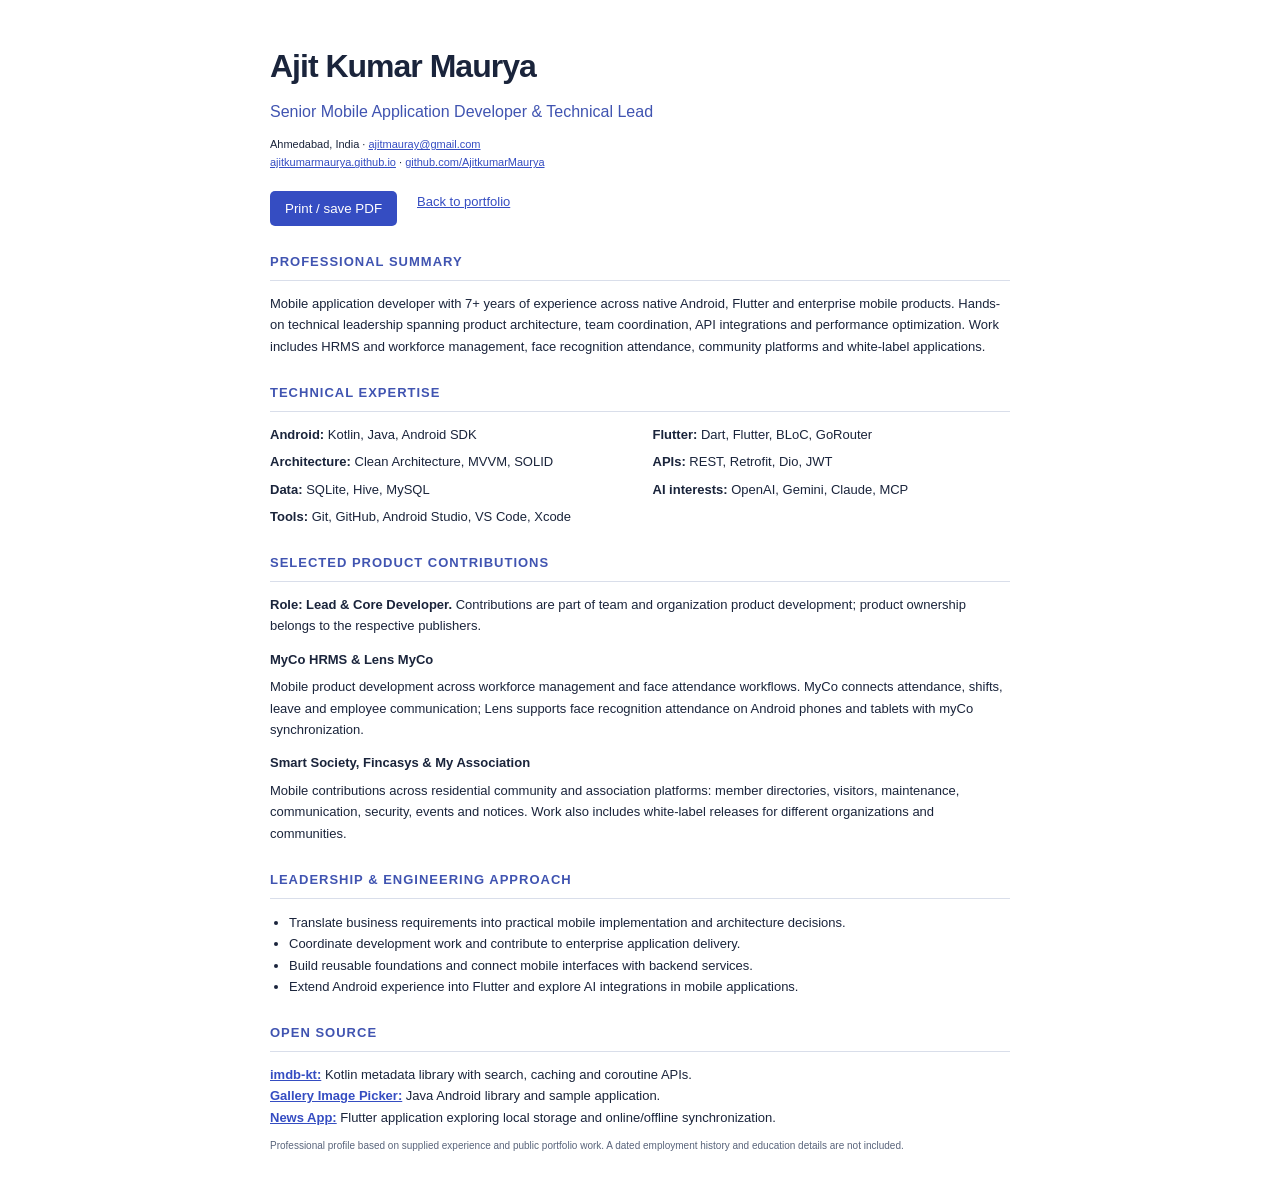
==== resume.html @ 30dbb25d "Redesign portfolio with complete product stories and accessible themes" ====
<!doctype html><html lang="en"><head><meta charset="utf-8"><meta name="viewport" content="width=device-width,initial-scale=1"><title>Ajit Kumar Maurya — Professional Profile</title><meta name="robots" content="noindex"><style>
*{box-sizing:border-box}body{font-family:Arial,sans-serif;color:#1a243b;max-width:800px;margin:40px auto;line-height:1.65;font-size:13px;padding:0 30px}h1{font-size:32px;letter-spacing:-1px;margin:0}h2{font-size:13px;text-transform:uppercase;letter-spacing:1px;color:#4054b1;border-bottom:1px solid #d9deea;padding-bottom:7px;margin:25px 0 12px}h3{font-size:13px;margin:12px 0 4px}p{margin:6px 0 10px}.role{font-size:16px;color:#4054b1}.contacts{font-size:11px}a{color:#354dc2}ul{padding-left:19px}.grid{display:grid;grid-template-columns:1fr 1fr;gap:6px 25px}.muted{font-size:10px;color:#59647b}.actions{display:flex;gap:20px;margin:20px 0}button{border:0;background:#354dc2;color:white;border-radius:5px;padding:10px 15px;cursor:pointer}@media print{body{margin:0;padding:0;font-size:10px}.actions{display:none}h1{font-size:27px}h2{margin-top:17px}p{margin-bottom:7px}a{color:#1a243b;text-decoration:none}@page{size:A4;margin:16mm 18mm}}
</style></head><body><h1>Ajit Kumar Maurya</h1><p class="role">Senior Mobile Application Developer & Technical Lead</p><p class="contacts">Ahmedabad, India · <a href="mailto:ajitmauray@gmail.com">ajitmauray@gmail.com</a><br><a href="https://ajitkumarmaurya.github.io/">ajitkumarmaurya.github.io</a> · <a href="https://github.com/AjitkumarMaurya">github.com/AjitkumarMaurya</a></p><div class="actions"><button onclick="window.print()">Print / save PDF</button><a href="index.html">Back to portfolio</a></div><h2>Professional summary</h2><p>Mobile application developer with 7+ years of experience across native Android, Flutter and enterprise mobile products. Hands-on technical leadership spanning product architecture, team coordination, API integrations and performance optimization. Work includes HRMS and workforce management, face recognition attendance, community platforms and white-label applications.</p><h2>Technical expertise</h2><div class="grid"><div><strong>Android:</strong> Kotlin, Java, Android SDK</div><div><strong>Flutter:</strong> Dart, Flutter, BLoC, GoRouter</div><div><strong>Architecture:</strong> Clean Architecture, MVVM, SOLID</div><div><strong>APIs:</strong> REST, Retrofit, Dio, JWT</div><div><strong>Data:</strong> SQLite, Hive, MySQL</div><div><strong>AI interests:</strong> OpenAI, Gemini, Claude, MCP</div><div style="grid-column:1/-1"><strong>Tools:</strong> Git, GitHub, Android Studio, VS Code, Xcode</div></div><h2>Selected product contributions</h2><p><strong>Role: Lead & Core Developer.</strong> Contributions are part of team and organization product development; product ownership belongs to the respective publishers.</p><h3>MyCo HRMS & Lens MyCo</h3><p>Mobile product development across workforce management and face attendance workflows. MyCo connects attendance, shifts, leave and employee communication; Lens supports face recognition attendance on Android phones and tablets with myCo synchronization.</p><h3>Smart Society, Fincasys & My Association</h3><p>Mobile contributions across residential community and association platforms: member directories, visitors, maintenance, communication, security, events and notices. Work also includes white-label releases for different organizations and communities.</p><h2>Leadership & engineering approach</h2><ul><li>Translate business requirements into practical mobile implementation and architecture decisions.</li><li>Coordinate development work and contribute to enterprise application delivery.</li><li>Build reusable foundations and connect mobile interfaces with backend services.</li><li>Extend Android experience into Flutter and explore AI integrations in mobile applications.</li></ul><h2>Open source</h2><p><a href="https://github.com/AjitkumarMaurya/imdbkt"><strong>imdb-kt:</strong></a> Kotlin metadata library with search, caching and coroutine APIs.<br><a href="https://github.com/AjitkumarMaurya/galleryImagePicker"><strong>Gallery Image Picker:</strong></a> Java Android library and sample application.<br><a href="https://github.com/AjitkumarMaurya/news_app_newsapi_io"><strong>News App:</strong></a> Flutter application exploring local storage and online/offline synchronization.</p><p class="muted">Professional profile based on supplied experience and public portfolio work. A dated employment history and education details are not included.</p></body></html>
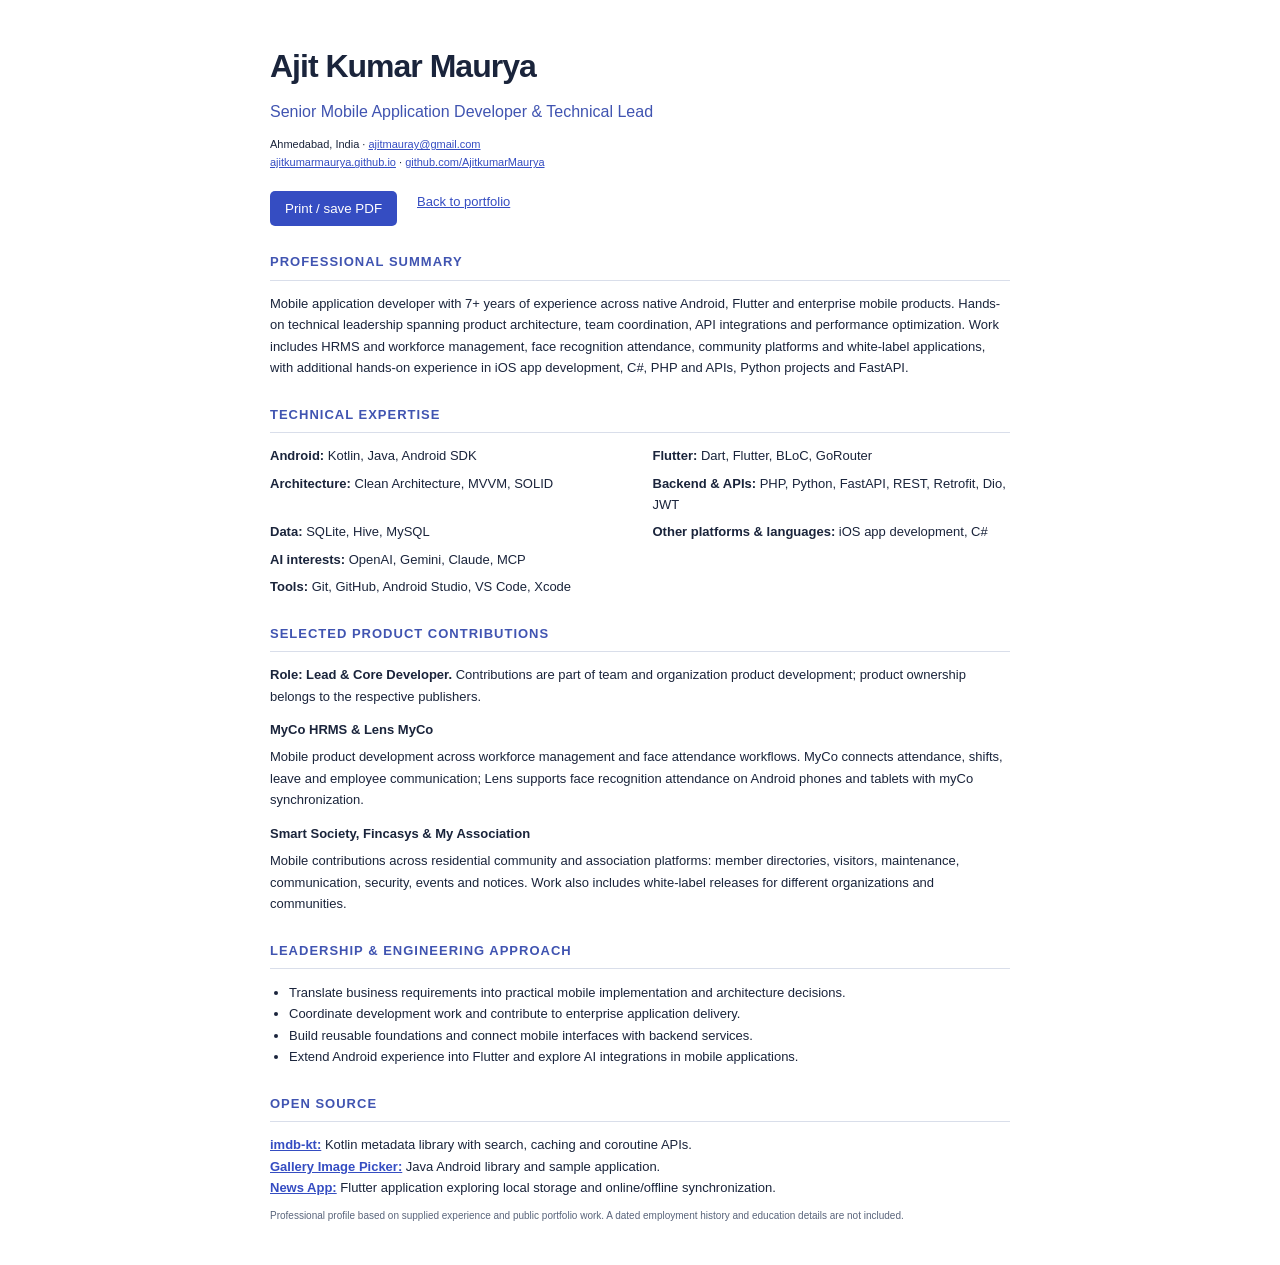
==== commit e423e09e: "Add hands-on iOS, C#, PHP, Python and FastAPI experience" ====
--- a/resume.html
+++ b/resume.html
@@ -1,3 +1,3 @@
 <!doctype html><html lang="en"><head><meta charset="utf-8"><meta name="viewport" content="width=device-width,initial-scale=1"><title>Ajit Kumar Maurya — Professional Profile</title><meta name="robots" content="noindex"><style>
 *{box-sizing:border-box}body{font-family:Arial,sans-serif;color:#1a243b;max-width:800px;margin:40px auto;line-height:1.65;font-size:13px;padding:0 30px}h1{font-size:32px;letter-spacing:-1px;margin:0}h2{font-size:13px;text-transform:uppercase;letter-spacing:1px;color:#4054b1;border-bottom:1px solid #d9deea;padding-bottom:7px;margin:25px 0 12px}h3{font-size:13px;margin:12px 0 4px}p{margin:6px 0 10px}.role{font-size:16px;color:#4054b1}.contacts{font-size:11px}a{color:#354dc2}ul{padding-left:19px}.grid{display:grid;grid-template-columns:1fr 1fr;gap:6px 25px}.muted{font-size:10px;color:#59647b}.actions{display:flex;gap:20px;margin:20px 0}button{border:0;background:#354dc2;color:white;border-radius:5px;padding:10px 15px;cursor:pointer}@media print{body{margin:0;padding:0;font-size:10px}.actions{display:none}h1{font-size:27px}h2{margin-top:17px}p{margin-bottom:7px}a{color:#1a243b;text-decoration:none}@page{size:A4;margin:16mm 18mm}}
-</style></head><body><h1>Ajit Kumar Maurya</h1><p class="role">Senior Mobile Application Developer & Technical Lead</p><p class="contacts">Ahmedabad, India · <a href="mailto:ajitmauray@gmail.com">ajitmauray@gmail.com</a><br><a href="https://ajitkumarmaurya.github.io/">ajitkumarmaurya.github.io</a> · <a href="https://github.com/AjitkumarMaurya">github.com/AjitkumarMaurya</a></p><div class="actions"><button onclick="window.print()">Print / save PDF</button><a href="index.html">Back to portfolio</a></div><h2>Professional summary</h2><p>Mobile application developer with 7+ years of experience across native Android, Flutter and enterprise mobile products. Hands-on technical leadership spanning product architecture, team coordination, API integrations and performance optimization. Work includes HRMS and workforce management, face recognition attendance, community platforms and white-label applications.</p><h2>Technical expertise</h2><div class="grid"><div><strong>Android:</strong> Kotlin, Java, Android SDK</div><div><strong>Flutter:</strong> Dart, Flutter, BLoC, GoRouter</div><div><strong>Architecture:</strong> Clean Architecture, MVVM, SOLID</div><div><strong>APIs:</strong> REST, Retrofit, Dio, JWT</div><div><strong>Data:</strong> SQLite, Hive, MySQL</div><div><strong>AI interests:</strong> OpenAI, Gemini, Claude, MCP</div><div style="grid-column:1/-1"><strong>Tools:</strong> Git, GitHub, Android Studio, VS Code, Xcode</div></div><h2>Selected product contributions</h2><p><strong>Role: Lead & Core Developer.</strong> Contributions are part of team and organization product development; product ownership belongs to the respective publishers.</p><h3>MyCo HRMS & Lens MyCo</h3><p>Mobile product development across workforce management and face attendance workflows. MyCo connects attendance, shifts, leave and employee communication; Lens supports face recognition attendance on Android phones and tablets with myCo synchronization.</p><h3>Smart Society, Fincasys & My Association</h3><p>Mobile contributions across residential community and association platforms: member directories, visitors, maintenance, communication, security, events and notices. Work also includes white-label releases for different organizations and communities.</p><h2>Leadership & engineering approach</h2><ul><li>Translate business requirements into practical mobile implementation and architecture decisions.</li><li>Coordinate development work and contribute to enterprise application delivery.</li><li>Build reusable foundations and connect mobile interfaces with backend services.</li><li>Extend Android experience into Flutter and explore AI integrations in mobile applications.</li></ul><h2>Open source</h2><p><a href="https://github.com/AjitkumarMaurya/imdbkt"><strong>imdb-kt:</strong></a> Kotlin metadata library with search, caching and coroutine APIs.<br><a href="https://github.com/AjitkumarMaurya/galleryImagePicker"><strong>Gallery Image Picker:</strong></a> Java Android library and sample application.<br><a href="https://github.com/AjitkumarMaurya/news_app_newsapi_io"><strong>News App:</strong></a> Flutter application exploring local storage and online/offline synchronization.</p><p class="muted">Professional profile based on supplied experience and public portfolio work. A dated employment history and education details are not included.</p></body></html>
+</style></head><body><h1>Ajit Kumar Maurya</h1><p class="role">Senior Mobile Application Developer & Technical Lead</p><p class="contacts">Ahmedabad, India · <a href="mailto:ajitmauray@gmail.com">ajitmauray@gmail.com</a><br><a href="https://ajitkumarmaurya.github.io/">ajitkumarmaurya.github.io</a> · <a href="https://github.com/AjitkumarMaurya">github.com/AjitkumarMaurya</a></p><div class="actions"><button onclick="window.print()">Print / save PDF</button><a href="index.html">Back to portfolio</a></div><h2>Professional summary</h2><p>Mobile application developer with 7+ years of experience across native Android, Flutter and enterprise mobile products. Hands-on technical leadership spanning product architecture, team coordination, API integrations and performance optimization. Work includes HRMS and workforce management, face recognition attendance, community platforms and white-label applications, with additional hands-on experience in iOS app development, C#, PHP and APIs, Python projects and FastAPI.</p><h2>Technical expertise</h2><div class="grid"><div><strong>Android:</strong> Kotlin, Java, Android SDK</div><div><strong>Flutter:</strong> Dart, Flutter, BLoC, GoRouter</div><div><strong>Architecture:</strong> Clean Architecture, MVVM, SOLID</div><div><strong>Backend & APIs:</strong> PHP, Python, FastAPI, REST, Retrofit, Dio, JWT</div><div><strong>Data:</strong> SQLite, Hive, MySQL</div><div><strong>Other platforms & languages:</strong> iOS app development, C#</div><div><strong>AI interests:</strong> OpenAI, Gemini, Claude, MCP</div><div style="grid-column:1/-1"><strong>Tools:</strong> Git, GitHub, Android Studio, VS Code, Xcode</div></div><h2>Selected product contributions</h2><p><strong>Role: Lead & Core Developer.</strong> Contributions are part of team and organization product development; product ownership belongs to the respective publishers.</p><h3>MyCo HRMS & Lens MyCo</h3><p>Mobile product development across workforce management and face attendance workflows. MyCo connects attendance, shifts, leave and employee communication; Lens supports face recognition attendance on Android phones and tablets with myCo synchronization.</p><h3>Smart Society, Fincasys & My Association</h3><p>Mobile contributions across residential community and association platforms: member directories, visitors, maintenance, communication, security, events and notices. Work also includes white-label releases for different organizations and communities.</p><h2>Leadership & engineering approach</h2><ul><li>Translate business requirements into practical mobile implementation and architecture decisions.</li><li>Coordinate development work and contribute to enterprise application delivery.</li><li>Build reusable foundations and connect mobile interfaces with backend services.</li><li>Extend Android experience into Flutter and explore AI integrations in mobile applications.</li></ul><h2>Open source</h2><p><a href="https://github.com/AjitkumarMaurya/imdbkt"><strong>imdb-kt:</strong></a> Kotlin metadata library with search, caching and coroutine APIs.<br><a href="https://github.com/AjitkumarMaurya/galleryImagePicker"><strong>Gallery Image Picker:</strong></a> Java Android library and sample application.<br><a href="https://github.com/AjitkumarMaurya/news_app_newsapi_io"><strong>News App:</strong></a> Flutter application exploring local storage and online/offline synchronization.</p><p class="muted">Professional profile based on supplied experience and public portfolio work. A dated employment history and education details are not included.</p></body></html>
